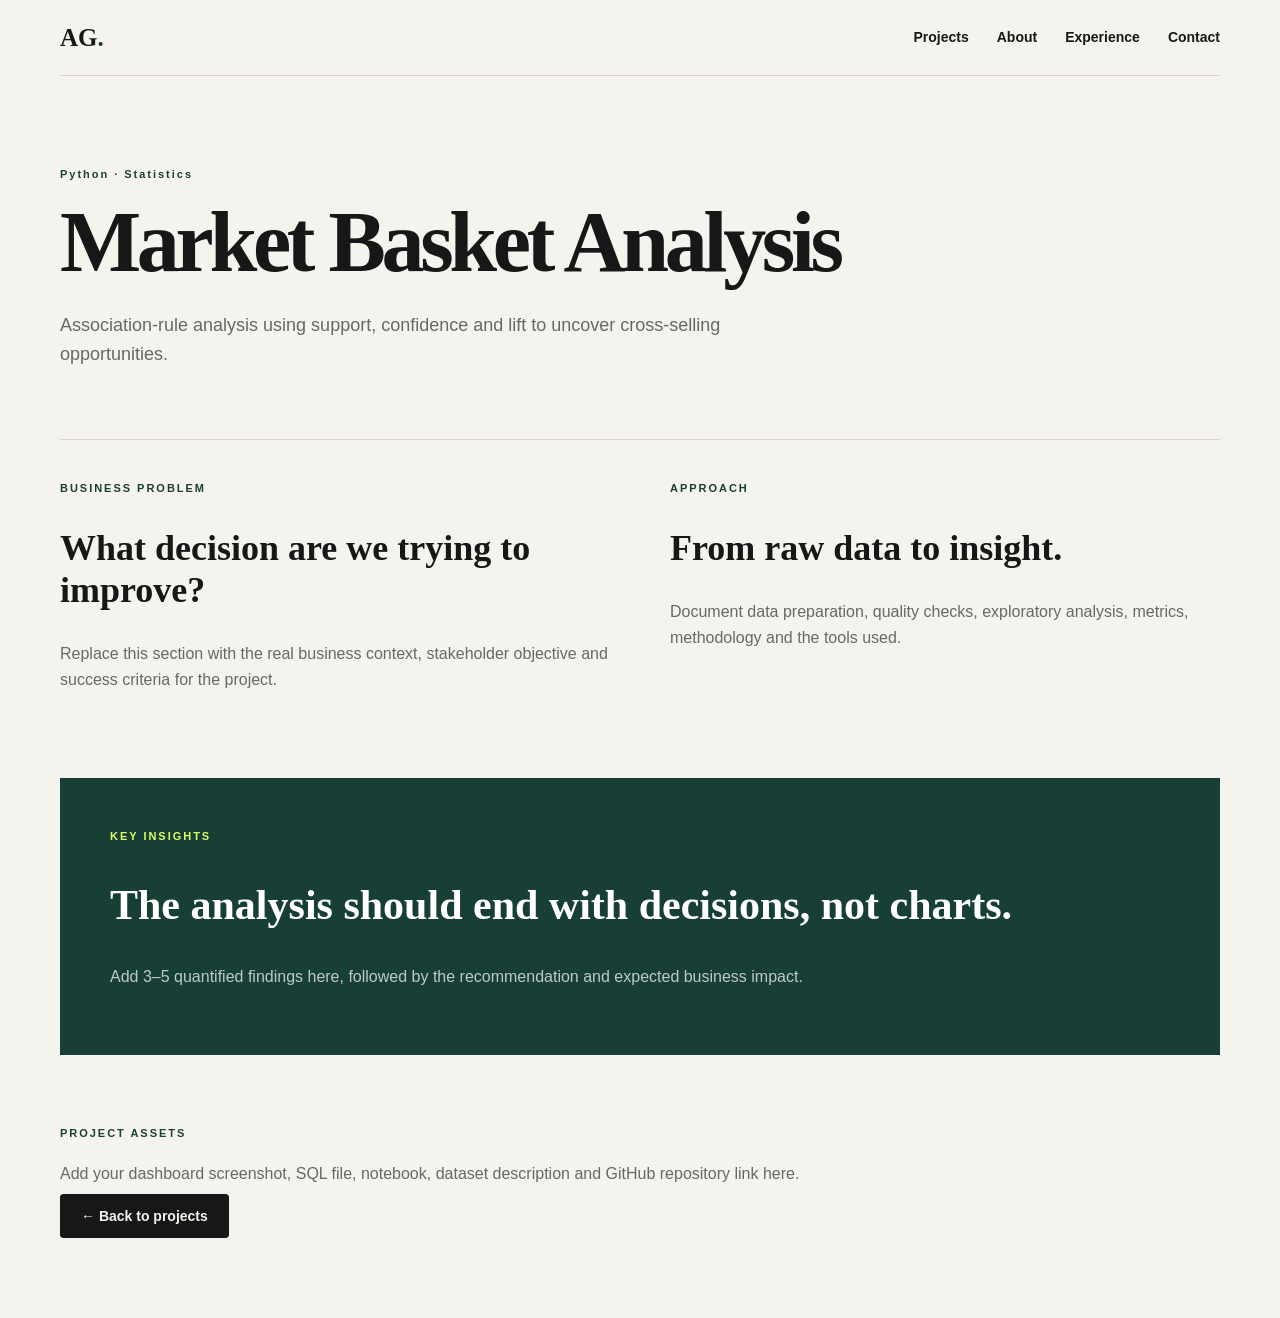
==== projects/market-basket.html @ 1b32787b "Add files via upload" ====
<!DOCTYPE html>
<html lang="en"><head><meta charset="UTF-8"><meta name="viewport" content="width=device-width,initial-scale=1.0"><title>Market Basket Analysis | Amr Ghabbour</title><link rel="stylesheet" href="../style.css"></head>
<body><header class="nav"><a class="logo" href="../index.html">AG<span>.</span></a><nav><a href="../index.html#projects">Projects</a><a href="../index.html#about">About</a><a href="../index.html#experience">Experience</a><a href="../index.html#contact">Contact</a></nav></header>
<main class="container" style="padding:90px 0"><p class="eyebrow">Python · Statistics</p><h1 style="font:600 clamp(48px,7vw,86px)/.95 'Space Grotesk';letter-spacing:-.05em;max-width:900px;margin:0 0 28px">Market Basket Analysis</h1><p class="lead" style="max-width:750px">Association-rule analysis using support, confidence and lift to uncover cross-selling opportunities.</p>
<div style="margin-top:70px;border-top:1px solid var(--line);padding-top:40px;display:grid;grid-template-columns:1fr 1fr;gap:60px"><div><p class="eyebrow">BUSINESS PROBLEM</p><h2 style="font:600 36px 'Space Grotesk'">What decision are we trying to improve?</h2><p style="color:var(--muted)">Replace this section with the real business context, stakeholder objective and success criteria for the project.</p></div><div><p class="eyebrow">APPROACH</p><h2 style="font:600 36px 'Space Grotesk'">From raw data to insight.</h2><p style="color:var(--muted)">Document data preparation, quality checks, exploratory analysis, metrics, methodology and the tools used.</p></div></div>
<div style="margin-top:70px;background:var(--accent);color:white;padding:50px"><p class="eyebrow" style="color:var(--accent2)">KEY INSIGHTS</p><h2 style="font:600 42px 'Space Grotesk'">The analysis should end with decisions, not charts.</h2><p style="color:rgba(255,255,255,.72)">Add 3–5 quantified findings here, followed by the recommendation and expected business impact.</p></div>
<div style="margin-top:70px"><p class="eyebrow">PROJECT ASSETS</p><p style="color:var(--muted)">Add your dashboard screenshot, SQL file, notebook, dataset description and GitHub repository link here.</p><a class="btn primary" href="../index.html#projects">← Back to projects</a></div></main></body></html>
---- style.css ----
:root{--bg:#f5f3ee;--surface:#fff;--text:#171717;--muted:#696863;--line:#d8d5cd;--accent:#173f35;--accent2:#d9ff62;--shadow:0 20px 60px rgba(20,20,20,.08)}
*{box-sizing:border-box}html{scroll-behavior:smooth}body{margin:0;background:var(--bg);color:var(--text);font-family:"DM Sans",sans-serif;line-height:1.6}a{color:inherit;text-decoration:none}.container{width:min(1160px,calc(100% - 48px));margin:auto}.nav{height:76px;display:flex;align-items:center;justify-content:space-between;width:min(1160px,calc(100% - 48px));margin:auto;border-bottom:1px solid var(--line)}.logo{font:700 25px "Space Grotesk"}.logo span{color:var(--accent)}nav{display:flex;gap:28px;font-size:14px;font-weight:600}nav a:hover{opacity:.6}.theme-btn{border:1px solid var(--line);background:transparent;border-radius:50%;width:36px;height:36px;cursor:pointer;font-size:17px}
.hero{min-height:680px;display:grid;grid-template-columns:1.12fr .88fr;align-items:center;gap:70px}.eyebrow{font-size:11px;letter-spacing:.18em;font-weight:700;color:var(--accent);margin:0 0 18px}.hero h1{font:600 clamp(48px,6.2vw,82px)/.96 "Space Grotesk";letter-spacing:-.055em;margin:0 0 28px;max-width:850px}.hero h1 em{font-style:normal;color:var(--accent)}.lead{font-size:18px;color:var(--muted);max-width:680px}.actions{display:flex;gap:12px;flex-wrap:wrap;margin:30px 0}.btn{padding:13px 20px;border-radius:4px;font-weight:700;font-size:14px;border:1px solid var(--text)}.primary{background:var(--text);color:var(--bg)}.secondary{background:transparent}.proof{display:flex;gap:32px;margin-top:48px}.proof div{display:flex;gap:9px;align-items:flex-start}.proof strong{font:700 27px "Space Grotesk"}.proof span{font-size:11px;line-height:1.25;color:var(--muted);padding-top:3px}
.hero-card{height:470px;background:var(--accent);border-radius:2px;position:relative;overflow:hidden;box-shadow:var(--shadow)}.orb{width:370px;height:370px;border-radius:50%;background:var(--accent2);position:absolute;right:-120px;top:-100px;filter:blur(1px)}.mini-dashboard{position:absolute;left:42px;right:42px;bottom:42px;background:rgba(255,255,255,.94);padding:24px;border-radius:2px}.dash-top,.dash-bottom{display:flex;justify-content:space-between;align-items:center;font-size:12px}.dash-top b{font-size:9px;letter-spacing:.12em}.bars{height:150px;display:flex;align-items:end;gap:10px;margin:20px 0}.bars i{display:block;flex:1;background:var(--accent);opacity:.9}.bars i:nth-child(1){height:38%}.bars i:nth-child(2){height:51%}.bars i:nth-child(3){height:44%}.bars i:nth-child(4){height:70%}.bars i:nth-child(5){height:62%}.bars i:nth-child(6){height:83%}.bars i:nth-child(7){height:100%}.dash-bottom strong{font-size:22px}
.section{padding:110px 0}.section-head{display:grid;grid-template-columns:1fr 1fr;gap:60px;align-items:end;margin-bottom:48px}.section h2,.cta h2{font:600 clamp(36px,4vw,58px)/1 "Space Grotesk";letter-spacing:-.04em;margin:0}.section-head>p{color:var(--muted);max-width:430px;margin:0 0 4px}.projects{display:grid;grid-template-columns:repeat(2,1fr);gap:1px;background:var(--line);border:1px solid var(--line)}.project{background:var(--surface);padding:34px;min-height:320px;display:flex;flex-direction:column}.project.featured{background:var(--accent);color:white}.project-meta{display:flex;justify-content:space-between;font-size:10px;letter-spacing:.14em;font-weight:700;opacity:.7}.project h3{font:600 30px/1.05 "Space Grotesk";margin:55px 0 14px;letter-spacing:-.025em}.project p{color:var(--muted);max-width:480px;margin:0}.featured p{color:rgba(255,255,255,.72)}.tags{display:flex;gap:7px;flex-wrap:wrap;margin-top:auto;padding-top:28px}.tags span{border:1px solid var(--line);padding:5px 9px;border-radius:99px;font-size:10px}.featured .tags span{border-color:rgba(255,255,255,.25)}.project a{font-weight:700;font-size:13px;margin-top:20px}.split{display:grid;grid-template-columns:1fr 1fr;gap:100px;border-top:1px solid var(--line)}.about-copy p{font-size:18px;color:var(--muted);margin-top:0}.skills{display:flex;flex-wrap:wrap;gap:8px;margin-top:28px}.skills span{padding:7px 11px;border:1px solid var(--line);font-size:12px;border-radius:99px}
.experience{border-top:1px solid var(--line)}.exp-row{display:grid;grid-template-columns:90px 1fr;gap:30px;padding:34px 0;border-bottom:1px solid var(--line)}.num{font:600 14px "Space Grotesk";color:var(--accent)}.exp-row h3{font:600 24px "Space Grotesk";margin:0 0 8px}.exp-row p{color:var(--muted);max-width:760px;margin:0}.cta{background:var(--accent);color:white;padding:80px max(50px,7vw);margin-top:20px;margin-bottom:70px}.cta .eyebrow{color:var(--accent2)}.cta p{color:rgba(255,255,255,.72);max-width:550px}.cta .primary{background:var(--accent2);color:var(--text);border-color:var(--accent2)}.cta .secondary{border-color:rgba(255,255,255,.35);color:white}.footer{display:flex;justify-content:space-between;border-top:1px solid var(--line);padding:25px 0 40px;font-size:11px;color:var(--muted)}
body.dark{--bg:#111311;--surface:#181b18;--text:#f2f0e9;--muted:#a8aaa4;--line:#30332f;--accent:#9ee6b8;--accent2:#d9ff62}.dark .primary{background:var(--text);color:var(--bg)}.dark .project.featured{background:#173f35}.dark .mini-dashboard{background:rgba(245,243,238,.95);color:#171717}
@media(max-width:800px){.nav nav{display:none}.hero{grid-template-columns:1fr;gap:30px;padding-top:70px}.hero-card{height:350px}.proof{gap:16px;flex-wrap:wrap}.section{padding:80px 0}.section-head,.split{grid-template-columns:1fr;gap:25px}.projects{grid-template-columns:1fr}.project{min-height:290px}.exp-row{grid-template-columns:45px 1fr}.cta{padding:60px 30px}.footer{flex-direction:column;gap:8px}.container,.nav{width:min(100% - 32px,1160px)}}
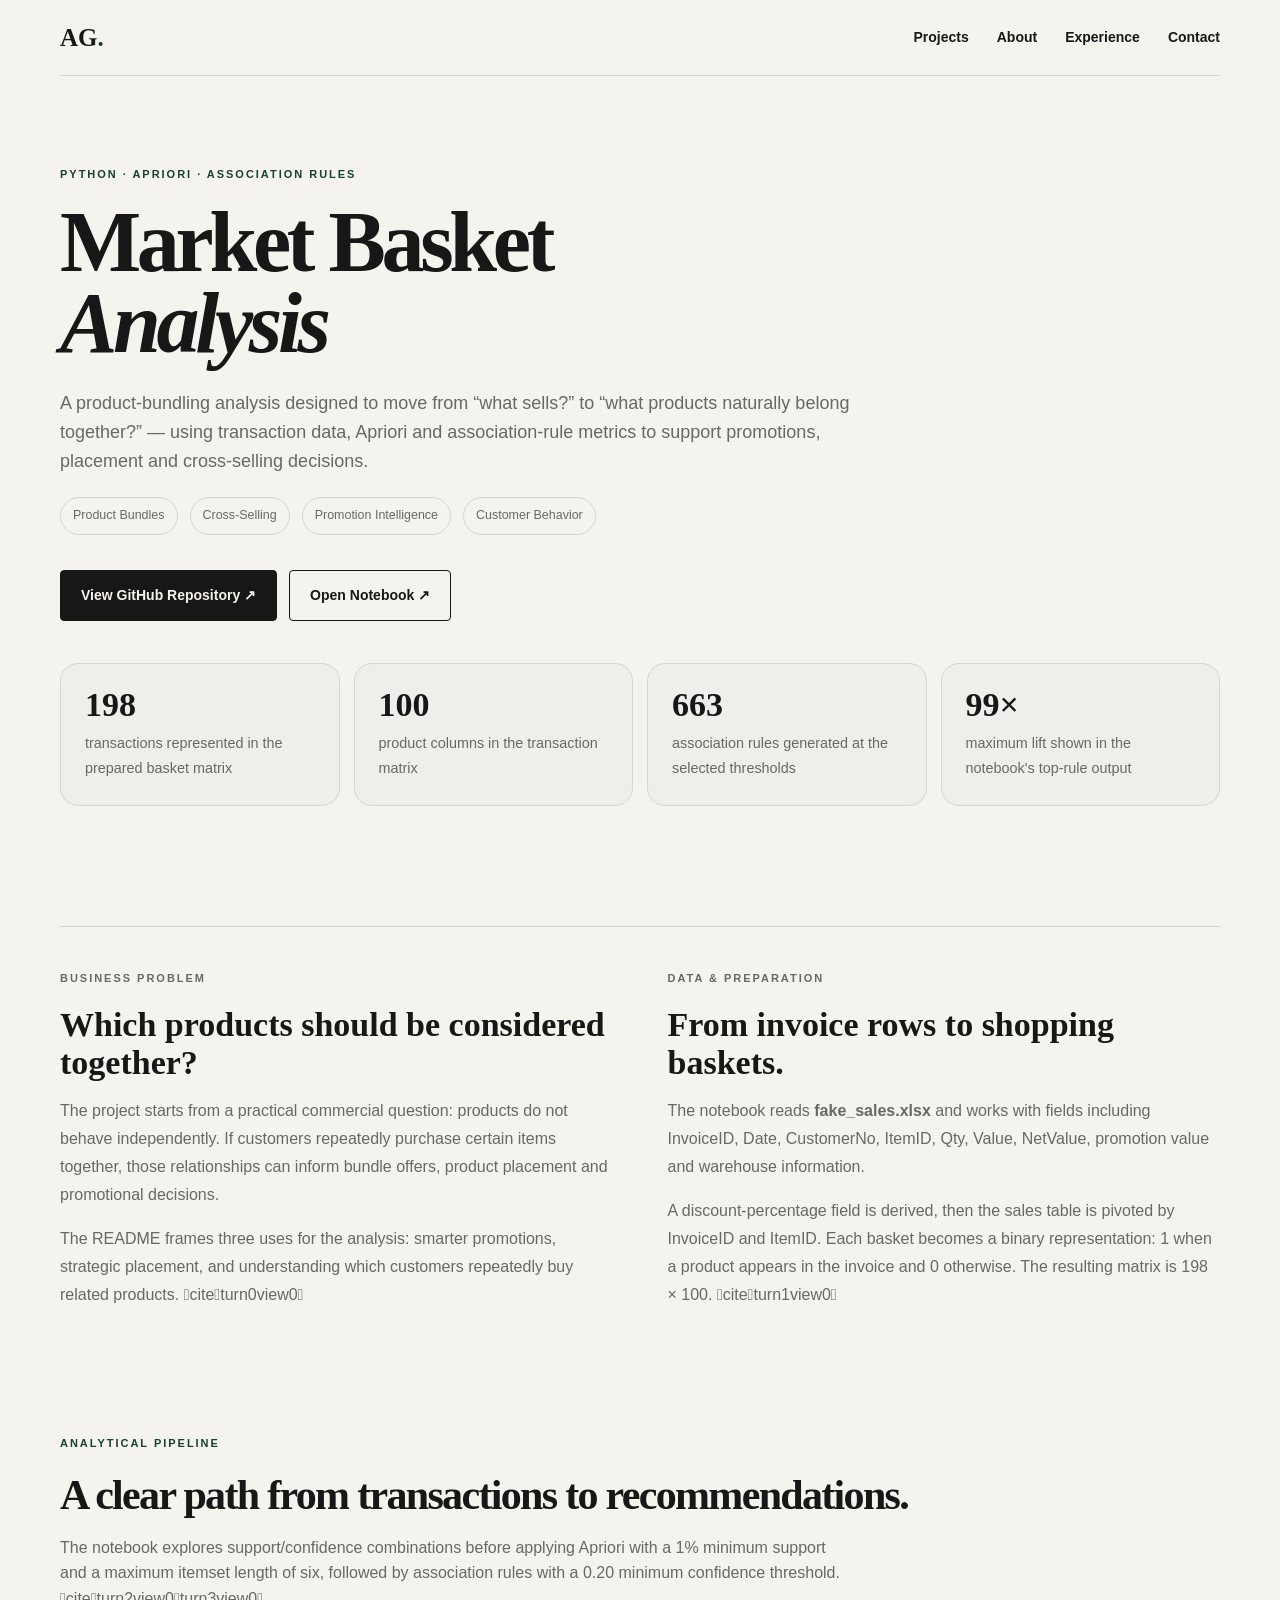
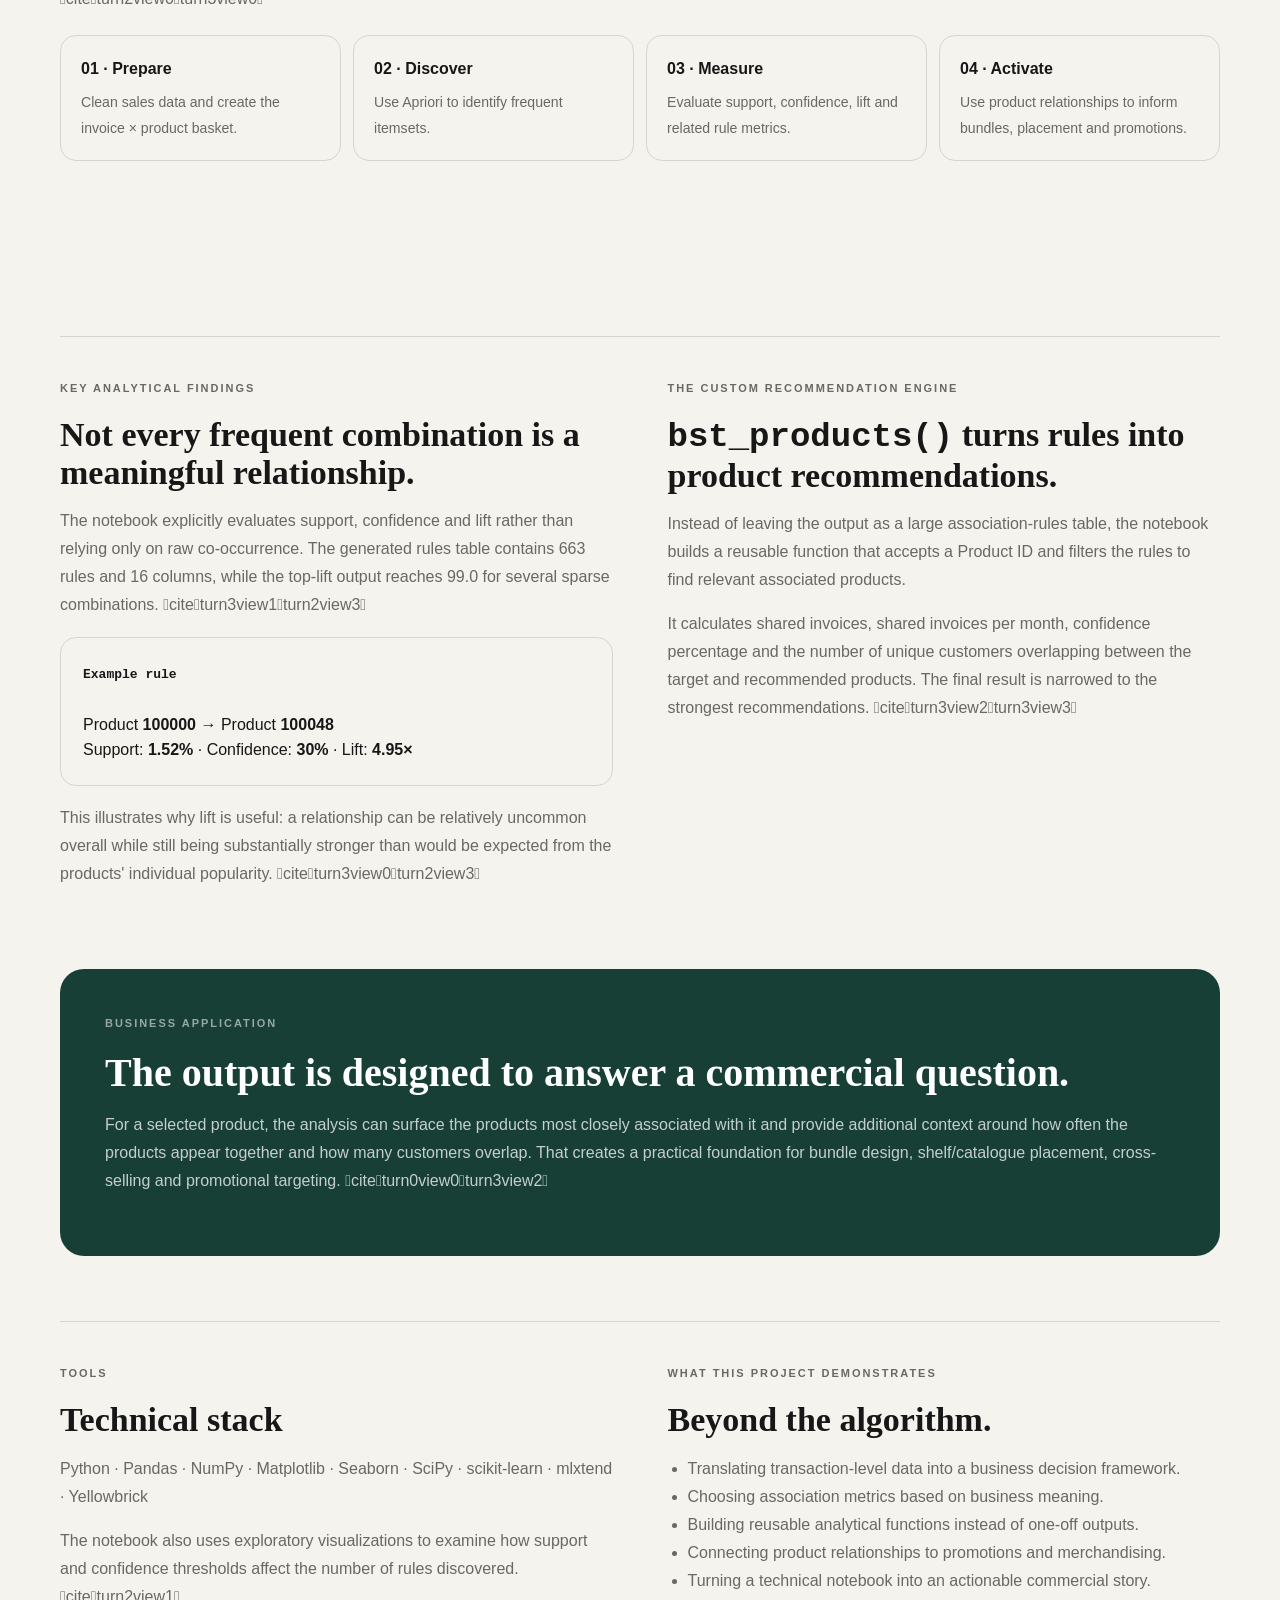
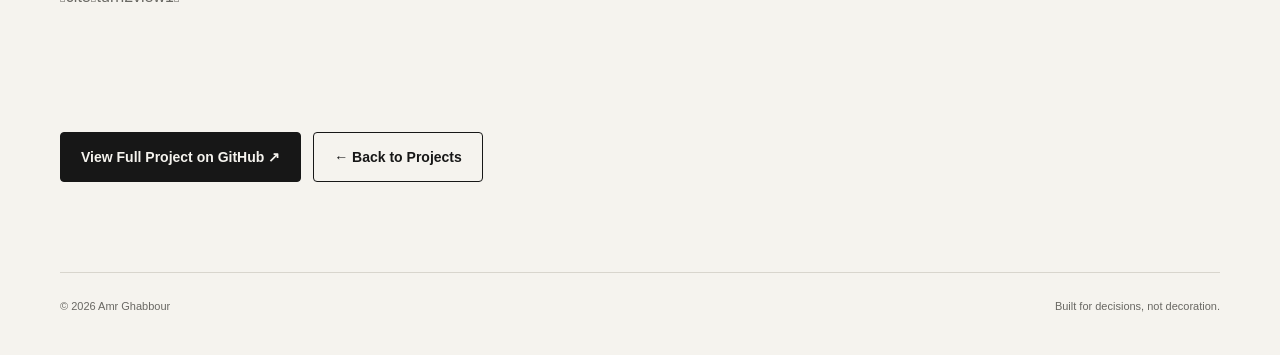
==== commit f1806dc1: "Add files via upload" ====
--- a/projects/market-basket.html
+++ b/projects/market-basket.html
@@ -1,7 +1,220 @@
 <!DOCTYPE html>
-<html lang="en"><head><meta charset="UTF-8"><meta name="viewport" content="width=device-width,initial-scale=1.0"><title>Market Basket Analysis | Amr Ghabbour</title><link rel="stylesheet" href="../style.css"></head>
-<body><header class="nav"><a class="logo" href="../index.html">AG<span>.</span></a><nav><a href="../index.html#projects">Projects</a><a href="../index.html#about">About</a><a href="../index.html#experience">Experience</a><a href="../index.html#contact">Contact</a></nav></header>
-<main class="container" style="padding:90px 0"><p class="eyebrow">Python · Statistics</p><h1 style="font:600 clamp(48px,7vw,86px)/.95 'Space Grotesk';letter-spacing:-.05em;max-width:900px;margin:0 0 28px">Market Basket Analysis</h1><p class="lead" style="max-width:750px">Association-rule analysis using support, confidence and lift to uncover cross-selling opportunities.</p>
-<div style="margin-top:70px;border-top:1px solid var(--line);padding-top:40px;display:grid;grid-template-columns:1fr 1fr;gap:60px"><div><p class="eyebrow">BUSINESS PROBLEM</p><h2 style="font:600 36px 'Space Grotesk'">What decision are we trying to improve?</h2><p style="color:var(--muted)">Replace this section with the real business context, stakeholder objective and success criteria for the project.</p></div><div><p class="eyebrow">APPROACH</p><h2 style="font:600 36px 'Space Grotesk'">From raw data to insight.</h2><p style="color:var(--muted)">Document data preparation, quality checks, exploratory analysis, metrics, methodology and the tools used.</p></div></div>
-<div style="margin-top:70px;background:var(--accent);color:white;padding:50px"><p class="eyebrow" style="color:var(--accent2)">KEY INSIGHTS</p><h2 style="font:600 42px 'Space Grotesk'">The analysis should end with decisions, not charts.</h2><p style="color:rgba(255,255,255,.72)">Add 3–5 quantified findings here, followed by the recommendation and expected business impact.</p></div>
-<div style="margin-top:70px"><p class="eyebrow">PROJECT ASSETS</p><p style="color:var(--muted)">Add your dashboard screenshot, SQL file, notebook, dataset description and GitHub repository link here.</p><a class="btn primary" href="../index.html#projects">← Back to projects</a></div></main></body></html>+<html lang="en">
+<head>
+  <meta charset="UTF-8">
+  <meta name="viewport" content="width=device-width,initial-scale=1.0">
+  <meta name="description" content="Market Basket Analysis by Amr Ghabbour — Apriori association rules, product bundles, cross-selling and promotion intelligence.">
+  <title>Market Basket Analysis | Amr Ghabbour</title>
+  <link rel="stylesheet" href="../style.css">
+  <style>
+    .project-hero{padding:90px 0 55px}
+    .project-kicker{display:flex;gap:12px;flex-wrap:wrap;margin:22px 0}
+    .project-kicker span{border:1px solid var(--line);padding:8px 12px;border-radius:999px;font-size:.78rem;color:var(--muted)}
+    .metric-grid{display:grid;grid-template-columns:repeat(4,1fr);gap:14px;margin-top:42px}
+    .metric{border:1px solid var(--line);padding:24px;border-radius:18px;background:rgba(127,127,127,.035)}
+    .metric strong{display:block;font:700 34px/1 'Space Grotesk';margin-bottom:8px}
+    .metric span{color:var(--muted);font-size:.9rem}
+    .case-grid{margin-top:65px;border-top:1px solid var(--line);padding-top:42px;display:grid;grid-template-columns:1fr 1fr;gap:55px}
+    .case-grid h2{font:600 34px/1.1 'Space Grotesk';margin:0 0 16px}
+    .case-grid p,.case-grid li{color:var(--muted);line-height:1.75}
+    .case-grid ul{padding-left:20px}
+    .highlight{margin-top:65px;padding:45px;border-radius:24px;background:var(--accent);color:#fff}
+    .highlight h2{font:600 40px/1.1 'Space Grotesk';margin:0 0 14px}
+    .highlight p{color:rgba(255,255,255,.75);line-height:1.75}
+    .rule-card{margin-top:18px;padding:22px;border:1px solid var(--line);border-radius:16px}
+    .rule-card b{font-family:monospace}
+    .flow{display:grid;grid-template-columns:repeat(4,1fr);gap:12px;margin-top:24px}
+    .flow div{padding:20px;border:1px solid var(--line);border-radius:16px}
+    .flow strong{display:block;margin-bottom:7px}
+    .flow span{font-size:.88rem;color:var(--muted)}
+    .links{display:flex;gap:12px;flex-wrap:wrap;margin-top:35px}
+    @media(max-width:800px){.metric-grid,.flow{grid-template-columns:1fr 1fr}.case-grid{grid-template-columns:1fr}.project-hero{padding-top:55px}}
+    @media(max-width:520px){.metric-grid,.flow{grid-template-columns:1fr}}
+  </style>
+</head>
+<body>
+<header class="nav">
+  <a class="logo" href="../index.html">AG<span>.</span></a>
+  <nav>
+    <a href="../index.html#projects">Projects</a>
+    <a href="../index.html#about">About</a>
+    <a href="../index.html#experience">Experience</a>
+    <a href="../index.html#contact">Contact</a>
+  </nav>
+</header>
+
+<main class="container">
+  <section class="project-hero">
+    <p class="eyebrow">PYTHON · APRIORI · ASSOCIATION RULES</p>
+    <h1 style="font:600 clamp(48px,7vw,86px)/.95 'Space Grotesk';letter-spacing:-.05em;max-width:980px;margin:0 0 24px">
+      Market Basket<br><em>Analysis</em>
+    </h1>
+    <p class="lead" style="max-width:820px">
+      A product-bundling analysis designed to move from “what sells?” to
+      “what products naturally belong together?” — using transaction data,
+      Apriori and association-rule metrics to support promotions, placement and cross-selling decisions.
+    </p>
+
+    <div class="project-kicker">
+      <span>Product Bundles</span>
+      <span>Cross-Selling</span>
+      <span>Promotion Intelligence</span>
+      <span>Customer Behavior</span>
+    </div>
+
+    <div class="links">
+      <a class="btn primary" href="https://github.com/AmrGhabbour/Market_Basket_Analysis" target="_blank" rel="noopener">View GitHub Repository ↗</a>
+      <a class="btn secondary" href="https://github.com/AmrGhabbour/Market_Basket_Analysis/blob/main/Market%20basket%20analysis.ipynb" target="_blank" rel="noopener">Open Notebook ↗</a>
+    </div>
+
+    <div class="metric-grid">
+      <div class="metric"><strong>198</strong><span>transactions represented in the prepared basket matrix</span></div>
+      <div class="metric"><strong>100</strong><span>product columns in the transaction matrix</span></div>
+      <div class="metric"><strong>663</strong><span>association rules generated at the selected thresholds</span></div>
+      <div class="metric"><strong>99×</strong><span>maximum lift shown in the notebook's top-rule output</span></div>
+    </div>
+  </section>
+
+  <section class="case-grid">
+    <div>
+      <p class="eyebrow">BUSINESS PROBLEM</p>
+      <h2>Which products should be considered together?</h2>
+      <p>
+        The project starts from a practical commercial question: products do not
+        behave independently. If customers repeatedly purchase certain items
+        together, those relationships can inform bundle offers, product placement
+        and promotional decisions.
+      </p>
+      <p>
+        The README frames three uses for the analysis: smarter promotions,
+        strategic placement, and understanding which customers repeatedly buy
+        related products. citeturn0view0
+      </p>
+    </div>
+
+    <div>
+      <p class="eyebrow">DATA & PREPARATION</p>
+      <h2>From invoice rows to shopping baskets.</h2>
+      <p>
+        The notebook reads <strong>fake_sales.xlsx</strong> and works with fields
+        including InvoiceID, Date, CustomerNo, ItemID, Qty, Value, NetValue,
+        promotion value and warehouse information.
+      </p>
+      <p>
+        A discount-percentage field is derived, then the sales table is pivoted
+        by InvoiceID and ItemID. Each basket becomes a binary representation:
+        1 when a product appears in the invoice and 0 otherwise. The resulting
+        matrix is 198 × 100. citeturn1view0
+      </p>
+    </div>
+  </section>
+
+  <section class="section" style="padding-left:0;padding-right:0">
+    <p class="eyebrow">ANALYTICAL PIPELINE</p>
+    <h2 style="font:600 42px 'Space Grotesk';margin-bottom:12px">A clear path from transactions to recommendations.</h2>
+    <p style="max-width:780px;color:var(--muted)">
+      The notebook explores support/confidence combinations before applying
+      Apriori with a 1% minimum support and a maximum itemset length of six,
+      followed by association rules with a 0.20 minimum confidence threshold. citeturn2view0turn3view0
+    </p>
+
+    <div class="flow">
+      <div><strong>01 · Prepare</strong><span>Clean sales data and create the invoice × product basket.</span></div>
+      <div><strong>02 · Discover</strong><span>Use Apriori to identify frequent itemsets.</span></div>
+      <div><strong>03 · Measure</strong><span>Evaluate support, confidence, lift and related rule metrics.</span></div>
+      <div><strong>04 · Activate</strong><span>Use product relationships to inform bundles, placement and promotions.</span></div>
+    </div>
+  </section>
+
+  <section class="case-grid">
+    <div>
+      <p class="eyebrow">KEY ANALYTICAL FINDINGS</p>
+      <h2>Not every frequent combination is a meaningful relationship.</h2>
+      <p>
+        The notebook explicitly evaluates support, confidence and lift rather
+        than relying only on raw co-occurrence. The generated rules table
+        contains 663 rules and 16 columns, while the top-lift output reaches
+        99.0 for several sparse combinations. citeturn3view1turn2view3
+      </p>
+      <div class="rule-card">
+        <b>Example rule</b><br><br>
+        Product <strong>100000</strong> → Product <strong>100048</strong><br>
+        Support: <strong>1.52%</strong> · Confidence: <strong>30%</strong> · Lift: <strong>4.95×</strong>
+      </div>
+      <p style="margin-top:18px">
+        This illustrates why lift is useful: a relationship can be relatively
+        uncommon overall while still being substantially stronger than would be
+        expected from the products' individual popularity. citeturn3view0turn2view3
+      </p>
+    </div>
+
+    <div>
+      <p class="eyebrow">THE CUSTOM RECOMMENDATION ENGINE</p>
+      <h2><code>bst_products()</code> turns rules into product recommendations.</h2>
+      <p>
+        Instead of leaving the output as a large association-rules table, the
+        notebook builds a reusable function that accepts a Product ID and
+        filters the rules to find relevant associated products.
+      </p>
+      <p>
+        It calculates shared invoices, shared invoices per month, confidence
+        percentage and the number of unique customers overlapping between the
+        target and recommended products. The final result is narrowed to the
+        strongest recommendations. citeturn3view2turn3view3
+      </p>
+    </div>
+  </section>
+
+  <section class="highlight">
+    <p class="eyebrow" style="color:rgba(255,255,255,.55)">BUSINESS APPLICATION</p>
+    <h2>The output is designed to answer a commercial question.</h2>
+    <p>
+      For a selected product, the analysis can surface the products most closely
+      associated with it and provide additional context around how often the
+      products appear together and how many customers overlap. That creates a
+      practical foundation for bundle design, shelf/catalogue placement,
+      cross-selling and promotional targeting. citeturn0view0turn3view2
+    </p>
+  </section>
+
+  <section class="case-grid">
+    <div>
+      <p class="eyebrow">TOOLS</p>
+      <h2>Technical stack</h2>
+      <p>
+        Python · Pandas · NumPy · Matplotlib · Seaborn · SciPy ·
+        scikit-learn · mlxtend · Yellowbrick
+      </p>
+      <p>
+        The notebook also uses exploratory visualizations to examine how support
+        and confidence thresholds affect the number of rules discovered. citeturn2view1
+      </p>
+    </div>
+
+    <div>
+      <p class="eyebrow">WHAT THIS PROJECT DEMONSTRATES</p>
+      <h2>Beyond the algorithm.</h2>
+      <ul>
+        <li>Translating transaction-level data into a business decision framework.</li>
+        <li>Choosing association metrics based on business meaning.</li>
+        <li>Building reusable analytical functions instead of one-off outputs.</li>
+        <li>Connecting product relationships to promotions and merchandising.</li>
+        <li>Turning a technical notebook into an actionable commercial story.</li>
+      </ul>
+    </div>
+  </section>
+
+  <section style="padding:70px 0 90px">
+    <div class="links">
+      <a class="btn primary" href="https://github.com/AmrGhabbour/Market_Basket_Analysis" target="_blank" rel="noopener">View Full Project on GitHub ↗</a>
+      <a class="btn secondary" href="../index.html#projects">← Back to Projects</a>
+    </div>
+  </section>
+</main>
+
+<footer class="footer container">
+  <span>© 2026 Amr Ghabbour</span>
+  <span>Built for decisions, not decoration.</span>
+</footer>
+</body>
+</html>
